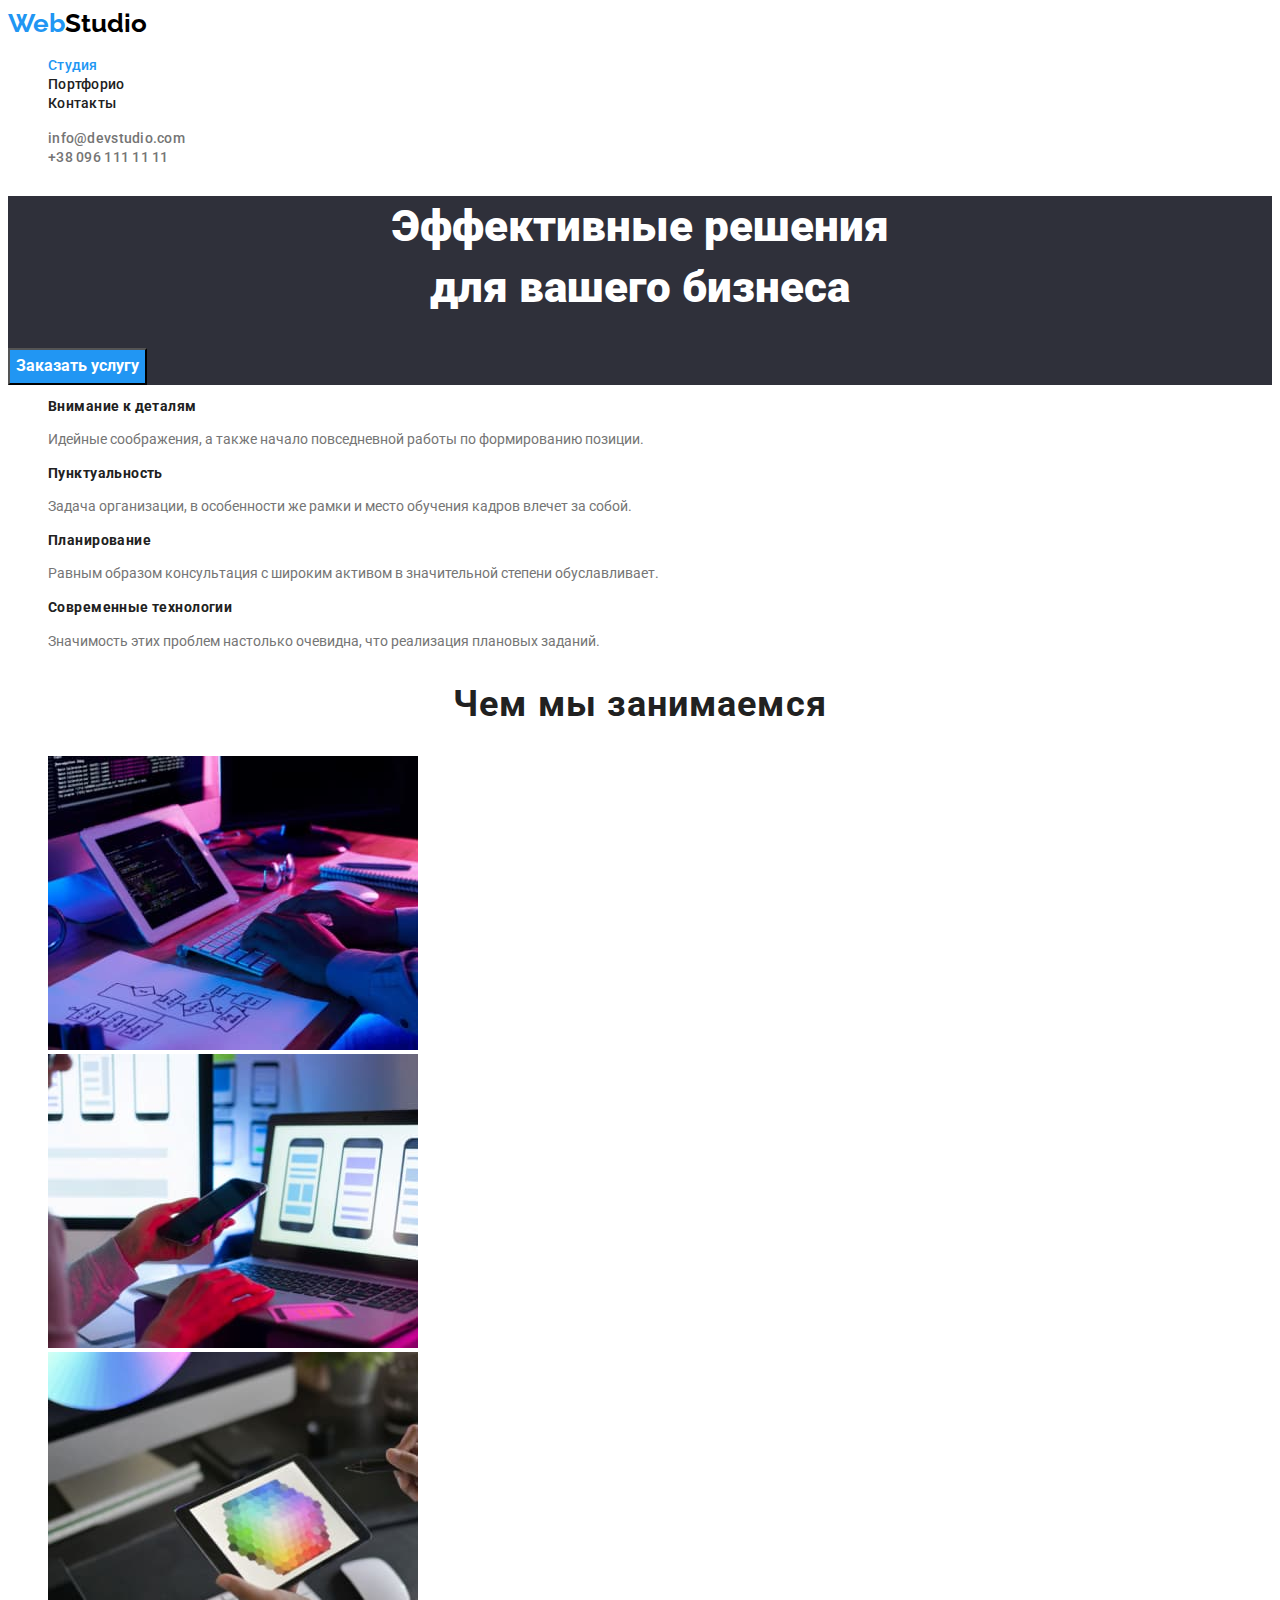
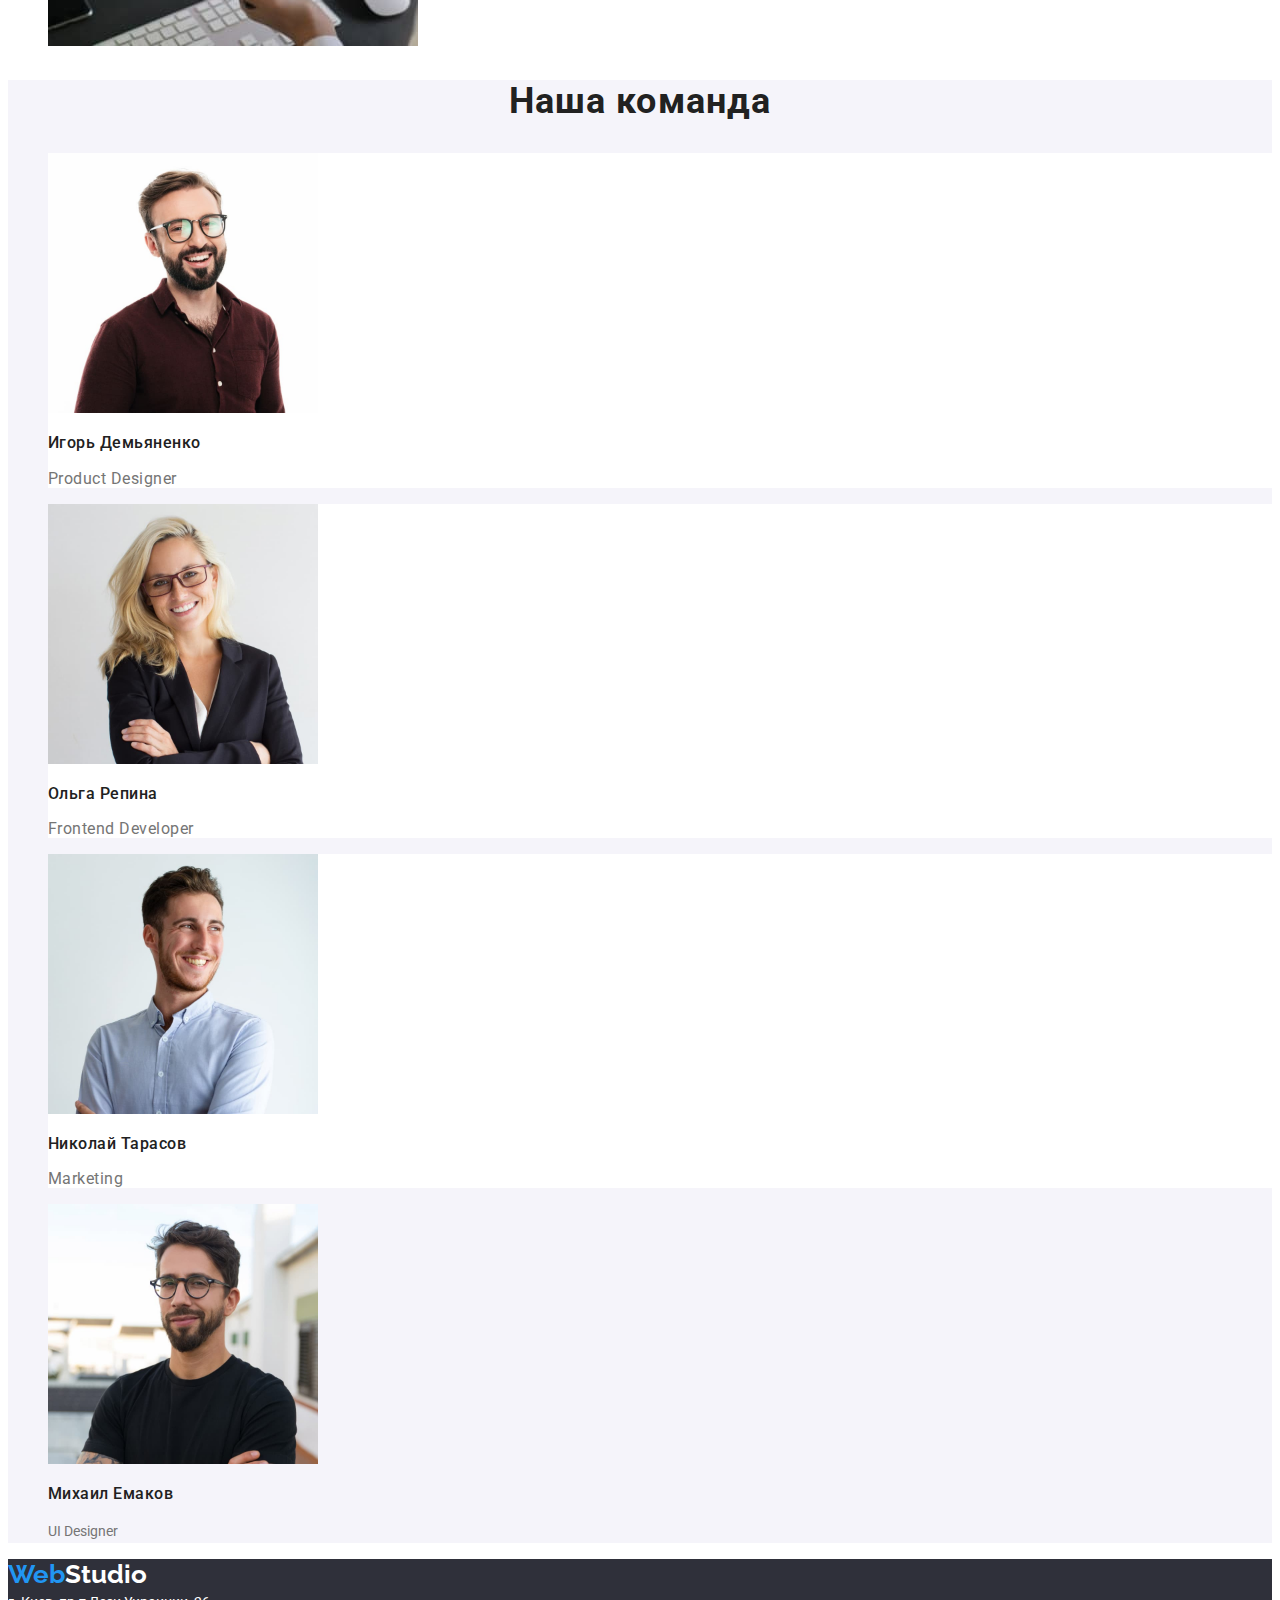
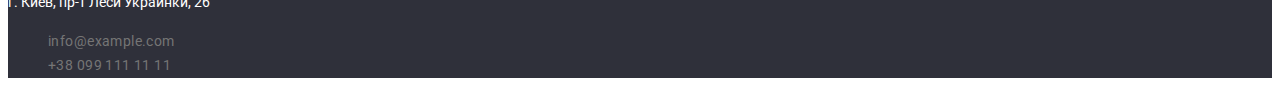
==== index.html @ 679a353c "Файли ДЗ 2" ====
<!DOCTYPE html>
<html lang="ru">
  <head>
    <meta charset="UTF-8">
    <meta http-equiv="X-UA-Compatible" content="IE=edge">
    <meta name="viewport" content="width=device-width, initial-scale=1.0">
    <link rel="preconnect" href="https://fonts.gstatic.com">
    <link href="https://fonts.googleapis.com/css2?family=Raleway:wght@700&family=Roboto:wght@400;500;700;900&display=swap"
      rel="stylesheet">
    <link rel="stylesheet" href="css/styles.css">
    <title>Web Studio</title>
  </head>
  <body>
    <header>
      <a href="index.html" class="logo-main logo">Web<span class="logo-black logo">Studio</span></a>
      <nav>
        <ul class="nav-list list">
          <li><a href="index.html" class="link active">Студия</a></li>
          <li><a href="portfolio.html" class="link">Портфорио</a></li>
          <li><a href="" class="link">Контакты</a></li>
        </ul>
      </nav>
      <ul class="list contact-list">
        <li><a href="mailto:info@devstudio.com" class="list">info@devstudio.com</a></li>
        <li><a href="tel:+380961111111" class="list">+38 096 111 11 11</a></li>
      </ul>
    </header>
    <main>
      <section class="hero-page">
        <h1 class="hero-header">Эффективные решения <br> для вашего бизнеса</h1>
        <button type="button" class="hero-page-button">Заказать услугу</button>
      </section>
      <section class="description">
        <ul class="list ">
          <li>
            <h3 class="description-list">Внимание к деталям</h3>
            <p>Идейные соображения, а также начало повседневной работы по формированию позиции.</p>
          </li>
          <li>
            <h3 class="description-list">Пунктуальность</h3>
            <p>Задача организации, в особенности же рамки и место обучения кадров влечет за собой.</p>
          </li>
          <li>
            <h3 class="description-list">Планирование</h3>
            <p>Равным образом консультация с широким активом в значительной степени обуславливает.</p>
          </li>
          <li>
            <h3 class="description-list">Современные технологии</h3>
            <p>Значимость этих проблем настолько очевидна, что реализация плановых заданий.</p>
          </li>
        </ul>
      </section>
      <section class="task">
        <h2 class="section-header">Чем мы занимаемся</h2>
        <ul class="list">
          <li><img src="img/task1.jpg" alt="task1" width="370" height="294"></li>
          <li><img src="img/task2.jpg" alt="task2" width="370" height="294"></li>
          <li><img src="img/task3.jpg" alt="task3" width="370" height="294"></li>
        </ul>
      </section>
      <section class="team">
        <h2 class="section-header">Наша команда</h2>
        <ul class="list">
          <li class="team-list">
            <img src="img/member1.jpg" alt="member1" width="270" height="260">
            <h3 class="team-member">Игорь Демьяненко</h3>
            <p class="description">Product Designer</p>
          </li>
          <li class="team-list">
            <img src="img/member2.jpg" alt="member2" width="270" height="260">
            <h3 class="team-member">Ольга Репина</h3>
            <p class="description">Frontend Developer</p>
          </li>
          <li class="team-list">
            <img src="img/member3.jpg" alt="member3" width="270" height="260">
            <h3 class="team-member">Николай Тарасов</h3>
            <p class="description">Marketing</p>
          </li>
          <li>
            <img src="img/member4.jpg" alt="member4" width="270" height="260">
            <h3 class="team-member">Михаил Емаков</h3>
            <p class="description">UI Designer</p>
          </li>
        </ul>
      </section>
    </main>
    <footer class="footer">
      <a href="index.html" class="logo-main logo">Web<span class="logo-white logo">Studio</span></a>
      <address class="adress">г. Киев, пр-т Леси Украинки, 26</address>
      <ul class="contact-list list ">
        <li><a href="mailto:info@example.com" class="list footer-list">info@example.com</a></li>
        <li><a href="tel:+380991111111" class="list footer-list">+38 099 111 11 11</a></li>
      </ul>
    </footer>
  </body>
</html>
---- css/styles.css ----
:root {
  --main-page-background: #ffffff;
  --section-background: #2f303a;
  --secondary-background-color: #f5f4fa;
  --button-background-passive: #f5f4fa;
  --text-color-main: #212121;
  --accent-color: #2196f3;
  --link-text-color-passive: #212121;
  --button-text-color-hover: #ffffff;
  --text-color-second: #757575;
  --text-color-third: #fff;
  --logo-color-main: #2196f3;
  --logo-color-second: #000000;
  --contact-color-footer: rgba(255, 255, 255, 0.6);
}

body {
  background-color: var(--main-page-background);
  font-family: Roboto, sans-serif;
  color: var(--text-color-main);
}
.list {
  list-style: none;
}
/* HEADER */

.logo-main {
  color: var(--logo-color-main);
  text-decoration: none;
}
.logo-black {
  color: var(--logo-color-second);
}
.logo {
  font-family: Raleway;
  font-style: normal;
  font-weight: bold;
  font-size: 26px;
  line-height: 1.2;
}
.nav-list .link {
  color: var(--text-color-main);
  text-decoration: none;

  font-style: normal;
  font-weight: 500;
  font-size: 14px;
  line-height: 1.1;
  letter-spacing: 0.02em;
}
.nav-list .active {
  color: var(--accent-color);
  text-decoration: none;
}
.nav-list .link:hover,
.nav-list .link:focus,
.contact-list .list:hover,
.contact-list .list:focus,
.nav-list .active {
  color: var(--accent-color);
}
.contact-list .list {
  color: var(--text-color-second);
  text-decoration: none;

  font-style: normal;
  font-weight: 500;
  font-size: 14px;
  line-height: 1.1;
  letter-spacing: 0.02em;
}
.contact-list .list:hover,
.contact-list .list:focus {
  color: var(--accent-color);
}

.active {
  color: var(--accent-color);
}

/* MAIN */

.hero-page {
  background-color: var(--section-background);
}
.hero-header {
  color: var(--text-color-third);

  font-weight: 900;
  font-size: 44px;
  line-height: 1.4;
  text-align: center;
}
.hero-page-button {
  background-color: var(--logo-color-main);
  color: var(--text-color-third);

  font-family: inherit;
  font-weight: bold;
  font-size: 16px;
  line-height: 1.9;

  cursor: pointer;
}
.description {
  color: var(--text-color-second);

  font-size: 14px;
  line-height: 1.7;
}
.description .description-list {
  color: var(--text-color-main);

  font-weight: bold;
  font-size: 14px;
  line-height: 1.1;
  letter-spacing: 0.03em;
}
.section-header {
  font-size: 36px;
  line-height: 1.2;
  text-align: center;
  letter-spacing: 0.03em;
}
.team {
  background-color: var(--secondary-background-color);
}
.team-list {
  background-color: var(--main-page-background);
}
.team-list .description {
  font-size: 16px;
  line-height: 1.2;
  letter-spacing: 0.03em;
}
.team-member {
  font-weight: 500;
  font-size: 16px;
  line-height: 1.2;
  letter-spacing: 0.03em;
}

/* FOOTER */
.footer {
  background-color: var(--section-background);
}
.logo-white {
  color: var(--text-color-third);
}
.adress {
  color: var(--text-color-third);
  font-style: normal;
  font-size: 14px;
  line-height: 1.7;
}
.contacts .list {
  text-decoration: none;
  color: var(--contact-color-footer);
}
.contact-list .footer-list {
  font-weight: normal;
  font-size: 14px;
  line-height: 1.7;
  letter-spacing: 0.03em;
}

/* PORTFOLIO MAIN */

.button {
  color: var(--text-color-main);
  background-color: var(--button-background-passive);

  font-family: inherit;
  font-style: normal;
  font-weight: 500;
  font-size: 16px;
  line-height: 1.6;

  cursor: pointer;
}
.button:hover,
.button:focus {
  color: var(--button-text-color-hover);
  background-color: var(--accent-color);
}

.list-item {
  font-weight: bold;
  font-size: 18px;
  line-height: 2;
}
.item-filter {
  color: var(--text-color-second);

  font-size: 16px;
  line-height: 1.9;
  letter-spacing: 0.03em;
}
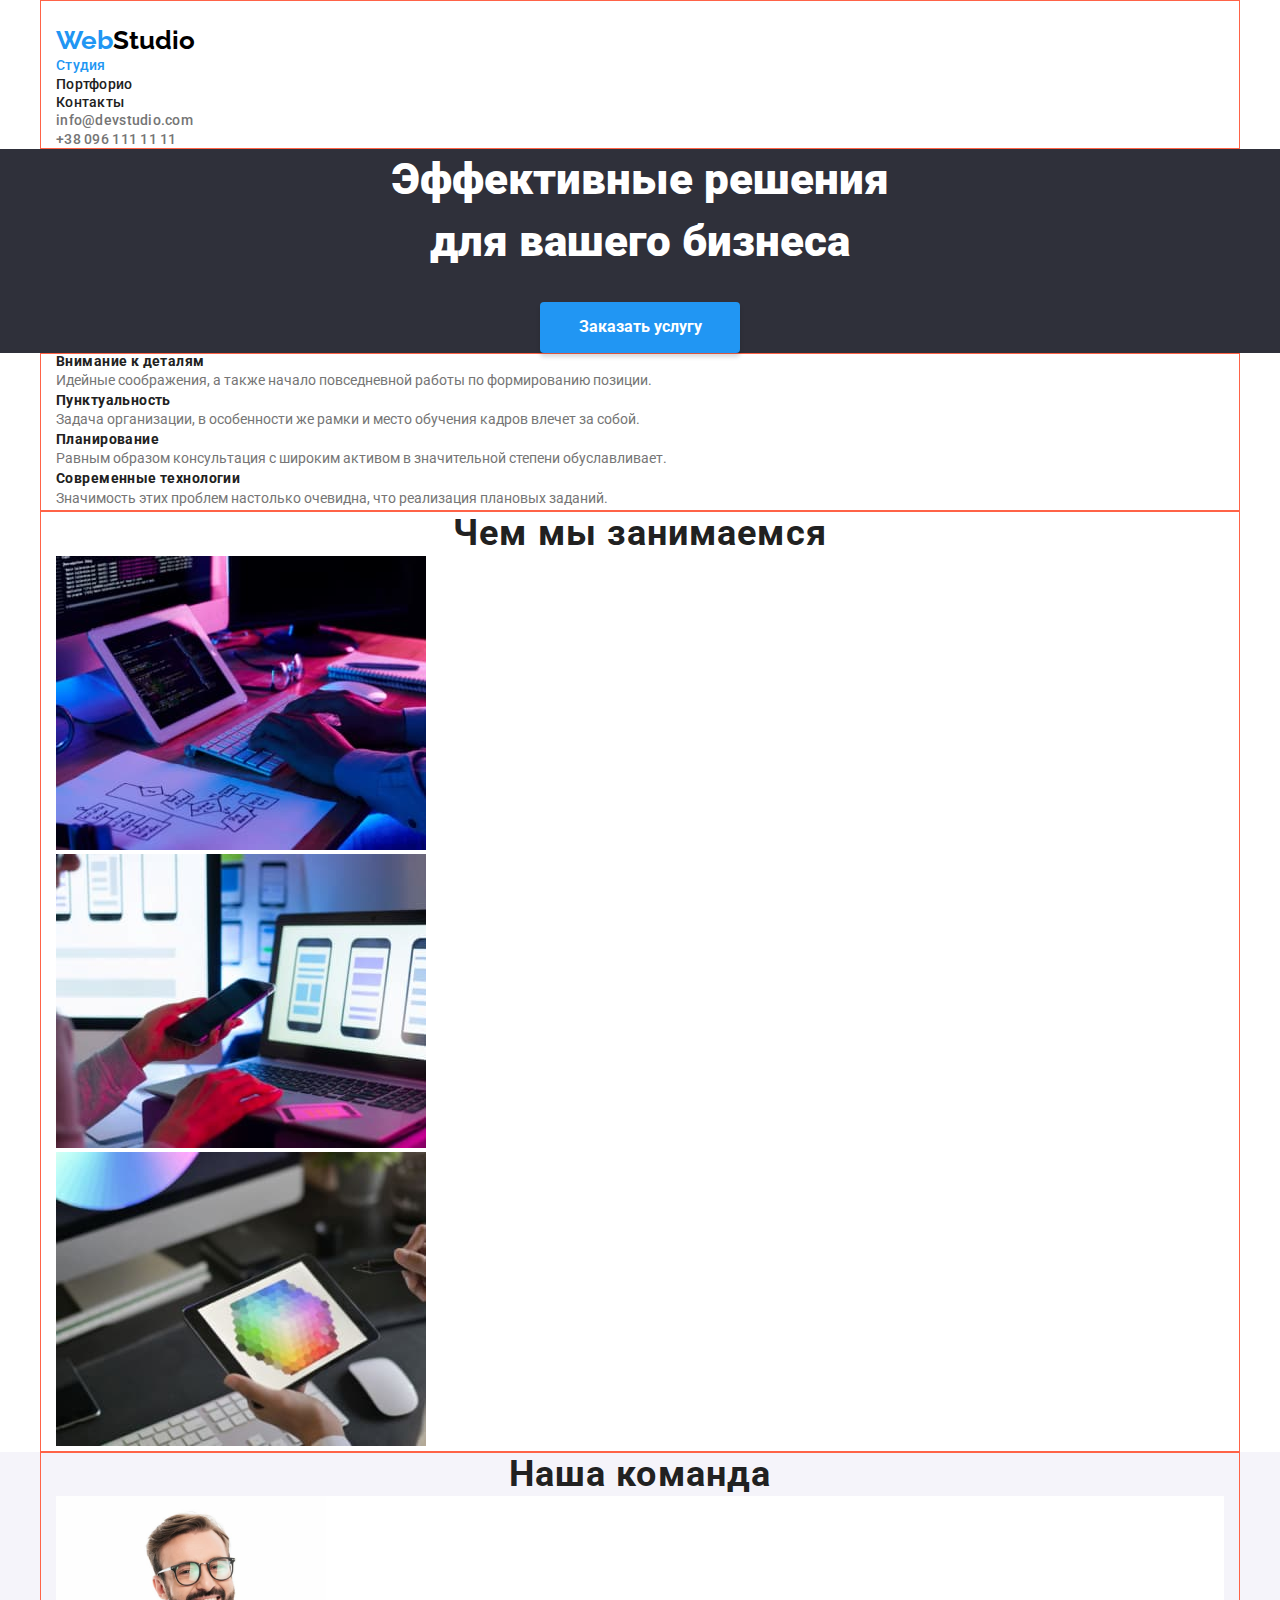
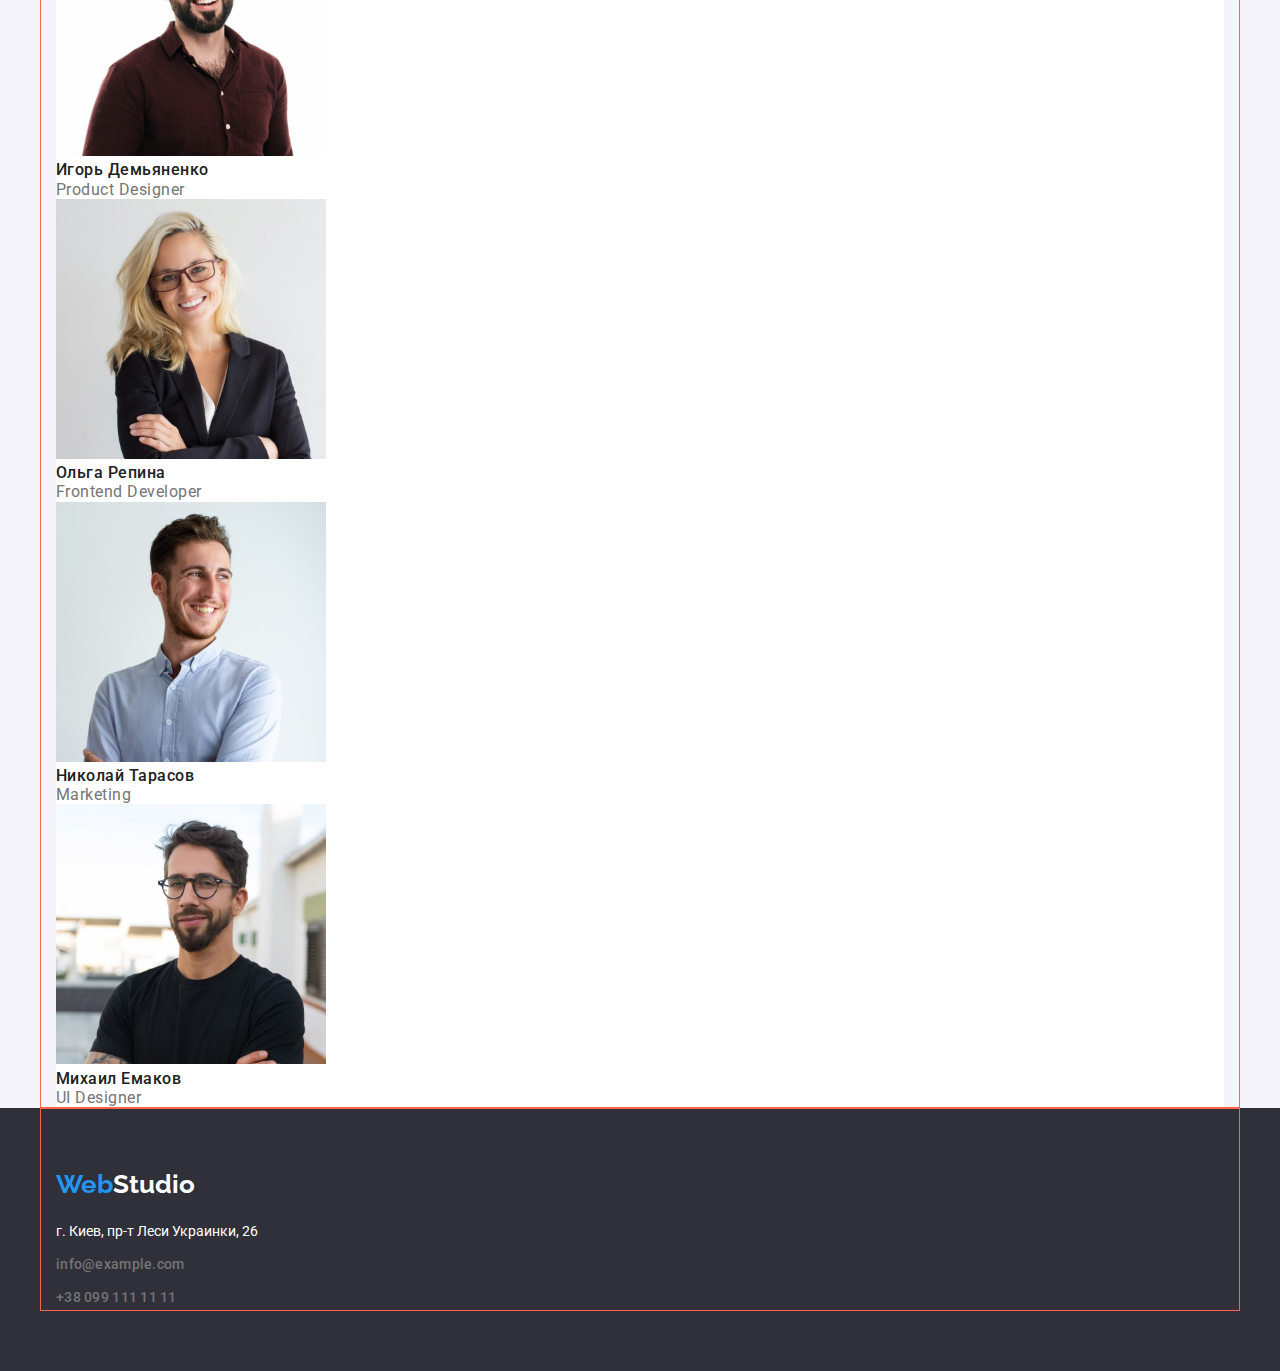
==== commit 6a09a3c9: "Початкове позиціонування" ====
--- a/index.html
+++ b/index.html
@@ -7,30 +7,31 @@
     <link rel="preconnect" href="https://fonts.gstatic.com">
     <link href="https://fonts.googleapis.com/css2?family=Raleway:wght@700&family=Roboto:wght@400;500;700;900&display=swap"
       rel="stylesheet">
+    <link rel="stylesheet" href="https://cdnjs.cloudflare.com/ajax/libs/modern-normalize/1.0.0/modern-normalize.min.css">
     <link rel="stylesheet" href="css/styles.css">
     <title>Web Studio</title>
   </head>
   <body>
-    <header>
-      <a href="index.html" class="logo-main logo">Web<span class="logo-black logo">Studio</span></a>
-      <nav>
-        <ul class="nav-list list">
-          <li><a href="index.html" class="link active">Студия</a></li>
-          <li><a href="portfolio.html" class="link">Портфорио</a></li>
-          <li><a href="" class="link">Контакты</a></li>
+    <header class="container outline">
+        <a href="index.html" class="logo-main logo logo-header">Web<span class="logo-black logo">Studio</span></a>
+        <nav>
+          <ul class="nav-list list">
+            <li><a href="index.html" class="link active">Студия</a></li>
+            <li><a href="portfolio.html" class="link">Портфорио</a></li>
+            <li><a href="" class="link">Контакты</a></li>
+          </ul>
+        </nav>
+        <ul class="list contact-list">
+          <li><a href="mailto:info@devstudio.com" class="list">info@devstudio.com</a></li>
+          <li><a href="tel:+380961111111" class="list">+38 096 111 11 11</a></li>
         </ul>
-      </nav>
-      <ul class="list contact-list">
-        <li><a href="mailto:info@devstudio.com" class="list">info@devstudio.com</a></li>
-        <li><a href="tel:+380961111111" class="list">+38 096 111 11 11</a></li>
-      </ul>
     </header>
     <main>
       <section class="hero-page">
-        <h1 class="hero-header">Эффективные решения <br> для вашего бизнеса</h1>
-        <button type="button" class="hero-page-button">Заказать услугу</button>
+          <h1 class="hero-header">Эффективные решения <br> для вашего бизнеса</h1>
+          <button type="button" class="hero-page-button">Заказать услугу</button>
       </section>
-      <section class="description">
+      <section class="description container outline">
         <ul class="list ">
           <li>
             <h3 class="description-list">Внимание к деталям</h3>
@@ -50,7 +51,7 @@
           </li>
         </ul>
       </section>
-      <section class="task">
+      <section class="task container outline">
         <h2 class="section-header">Чем мы занимаемся</h2>
         <ul class="list">
           <li><img src="img/task1.jpg" alt="task1" width="370" height="294"></li>
@@ -59,38 +60,42 @@
         </ul>
       </section>
       <section class="team">
-        <h2 class="section-header">Наша команда</h2>
-        <ul class="list">
-          <li class="team-list">
-            <img src="img/member1.jpg" alt="member1" width="270" height="260">
-            <h3 class="team-member">Игорь Демьяненко</h3>
-            <p class="description">Product Designer</p>
-          </li>
-          <li class="team-list">
-            <img src="img/member2.jpg" alt="member2" width="270" height="260">
-            <h3 class="team-member">Ольга Репина</h3>
-            <p class="description">Frontend Developer</p>
-          </li>
-          <li class="team-list">
-            <img src="img/member3.jpg" alt="member3" width="270" height="260">
-            <h3 class="team-member">Николай Тарасов</h3>
-            <p class="description">Marketing</p>
-          </li>
-          <li>
-            <img src="img/member4.jpg" alt="member4" width="270" height="260">
-            <h3 class="team-member">Михаил Емаков</h3>
-            <p class="description">UI Designer</p>
-          </li>
+        <div class="container outline">
+          <h2 class="section-header">Наша команда</h2>
+          <ul class="list">
+            <li class="team-list">
+              <img src="img/member1.jpg" alt="member1" width="270" height="260">
+              <h3 class="team-member">Игорь Демьяненко</h3>
+              <p class="description">Product Designer</p>
+            </li>
+            <li class="team-list">
+              <img src="img/member2.jpg" alt="member2" width="270" height="260">
+              <h3 class="team-member">Ольга Репина</h3>
+              <p class="description">Frontend Developer</p>
+            </li>
+            <li class="team-list">
+              <img src="img/member3.jpg" alt="member3" width="270" height="260">
+              <h3 class="team-member">Николай Тарасов</h3>
+              <p class="description">Marketing</p>
+            </li>
+            <li class="team-list">
+              <img src="img/member4.jpg" alt="member4" width="270" height="260">
+              <h3 class="team-member">Михаил Емаков</h3>
+              <p class="description">UI Designer</p>
+            </li>
+          </ul>
+        </div>
+        </section>
+      </main>
+    <footer class="footer">
+      <div class="container outline">
+        <a href="index.html" class="logo-main logo logo-footer">Web<span class="logo-white logo">Studio</span></a>
+        <address class="adress">г. Киев, пр-т Леси Украинки, 26</address>
+        <ul class="contact-list list ">
+          <li class="footer-list"><a href="mailto:info@example.com" class="list">info@example.com</a></li>
+          <li class="footer-list"><a href="tel:+380991111111" class="list">+38 099 111 11 11</a></li>
         </ul>
-      </section>
-    </main>
-    <footer class="footer">
-      <a href="index.html" class="logo-main logo">Web<span class="logo-white logo">Studio</span></a>
-      <address class="adress">г. Киев, пр-т Леси Украинки, 26</address>
-      <ul class="contact-list list ">
-        <li><a href="mailto:info@example.com" class="list footer-list">info@example.com</a></li>
-        <li><a href="tel:+380991111111" class="list footer-list">+38 099 111 11 11</a></li>
-      </ul>
+      </div>
     </footer>
   </body>
 </html>--- a/css/styles.css
+++ b/css/styles.css
@@ -19,8 +19,36 @@
   font-family: Roboto, sans-serif;
   color: var(--text-color-main);
 }
+
+/* CТИЛІ ПОЗИЦІОНУВАННЯ */
+h1,
+h2,
+h3,
+h4,
+h5,
+h6 {
+  margin: 0px;
+  padding: 0px;
+}
+p {
+  margin: 0px;
+  padding: 0px;
+}
+
+.outline {
+  border: 1px solid tomato;
+}
+.container {
+  margin-left: auto;
+  margin-right: auto;
+  width: 1200px;
+  padding: 0px 15px;
+}
+
 .list {
   list-style: none;
+  margin: 0px;
+  padding: 0px;
 }
 /* HEADER */
 
@@ -37,6 +65,15 @@
   font-weight: bold;
   font-size: 26px;
   line-height: 1.2;
+}
+.logo-header {
+  display: inline-block;
+  margin-top: 24px;
+}
+
+.logo-footer {
+  display: inline-block;
+  margin-top: 60px;
 }
 .nav-list .link {
   color: var(--text-color-main);
@@ -82,6 +119,7 @@
 
 .hero-page {
   background-color: var(--section-background);
+  text-align: center;
 }
 .hero-header {
   color: var(--text-color-third);
@@ -89,9 +127,16 @@
   font-weight: 900;
   font-size: 44px;
   line-height: 1.4;
-  text-align: center;
 }
 .hero-page-button {
+  padding: 10px 32px;
+  margin-top: 30px;
+  display: inline-block;
+  min-width: 200px;
+  box-shadow: 0px 4px 4px rgba(0, 0, 0, 0.15);
+  border-radius: 4px;
+  border: transparent;
+
   background-color: var(--logo-color-main);
   color: var(--text-color-third);
 
@@ -143,11 +188,14 @@
 /* FOOTER */
 .footer {
   background-color: var(--section-background);
+  padding-bottom: 60px;
 }
 .logo-white {
   color: var(--text-color-third);
 }
 .adress {
+  margin-top: 20px;
+
   color: var(--text-color-third);
   font-style: normal;
   font-size: 14px;
@@ -164,17 +212,26 @@
   letter-spacing: 0.03em;
 }
 
+.footer-list {
+  margin-top: 9px;
+}
+
 /* PORTFOLIO MAIN */
 
 .button {
   color: var(--text-color-main);
   background-color: var(--button-background-passive);
+  min-width: 73px;
+  border: transparent;
 
   font-family: inherit;
   font-style: normal;
   font-weight: 500;
   font-size: 16px;
   line-height: 1.6;
+
+  border-radius: 4px;
+  padding: 6px 22px;
 
   cursor: pointer;
 }
@@ -185,6 +242,8 @@
 }
 
 .list-item {
+  margin-top: 20px;
+
   font-weight: bold;
   font-size: 18px;
   line-height: 2;
@@ -192,6 +251,8 @@
 .item-filter {
   color: var(--text-color-second);
 
+  margin-top: 4px;
+
   font-size: 16px;
   line-height: 1.9;
   letter-spacing: 0.03em;
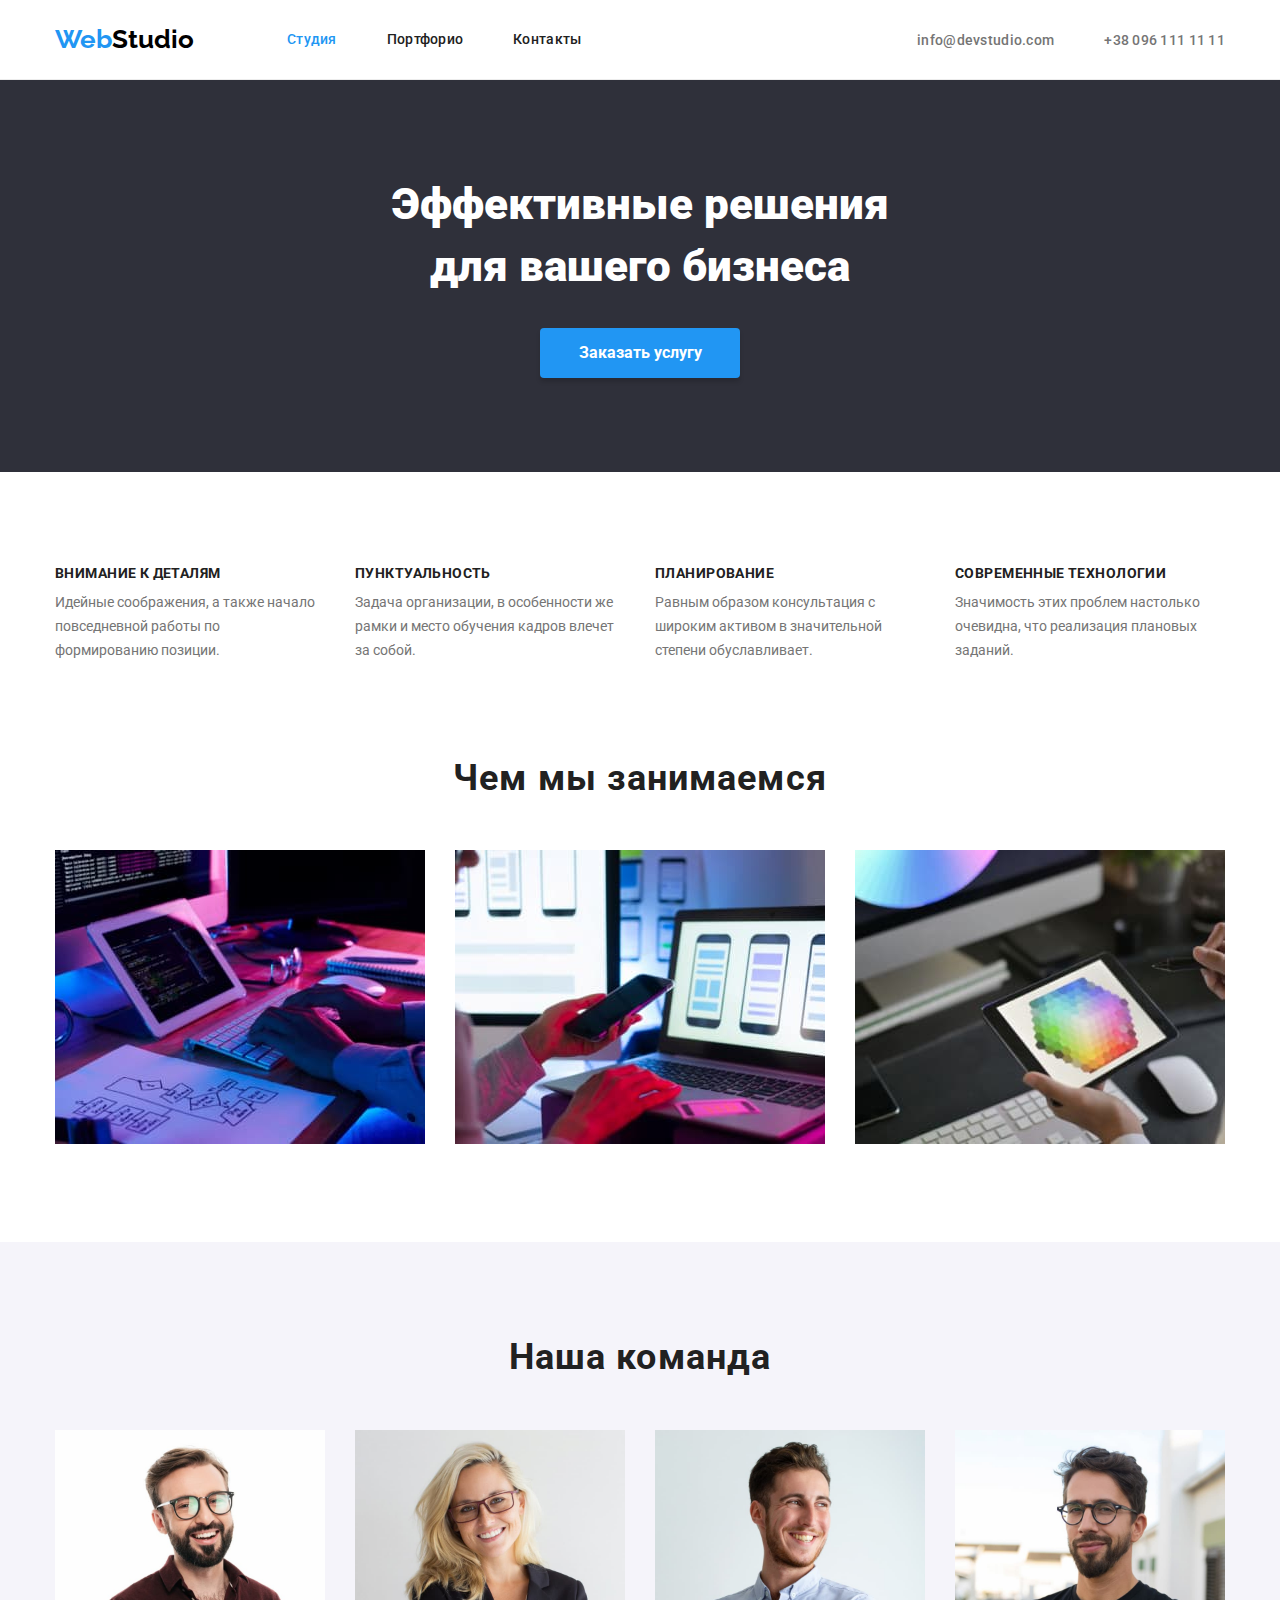
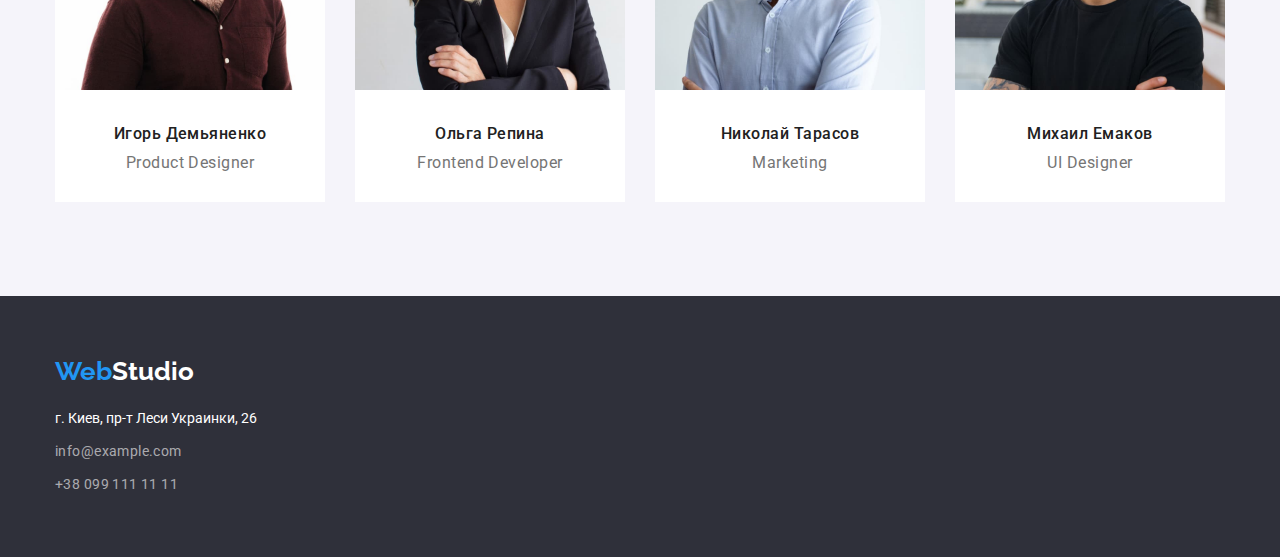
==== commit 1c4075e2: "фінальний комміт дз3" ====
--- a/index.html
+++ b/index.html
@@ -12,74 +12,76 @@
     <title>Web Studio</title>
   </head>
   <body>
-    <header class="container outline">
-        <a href="index.html" class="logo-main logo logo-header">Web<span class="logo-black logo">Studio</span></a>
+    <header class="page-header">
+      <div class="container header">
+        <a href="index.html" class="logo-main logo">Web<span class="logo-black logo">Studio</span></a>
         <nav>
           <ul class="nav-list list">
-            <li><a href="index.html" class="link active">Студия</a></li>
-            <li><a href="portfolio.html" class="link">Портфорио</a></li>
-            <li><a href="" class="link">Контакты</a></li>
+            <li class="item"><a href="index.html" class="link active">Студия</a></li>
+            <li class="item"><a href="portfolio.html" class="link">Портфорио</a></li>
+            <li class="item"><a href="" class="link">Контакты</a></li>
           </ul>
         </nav>
         <ul class="list contact-list">
           <li><a href="mailto:info@devstudio.com" class="list">info@devstudio.com</a></li>
           <li><a href="tel:+380961111111" class="list">+38 096 111 11 11</a></li>
         </ul>
+      </div>
     </header>
     <main>
-      <section class="hero-page">
+      <section class="hero-page section">
           <h1 class="hero-header">Эффективные решения <br> для вашего бизнеса</h1>
           <button type="button" class="hero-page-button">Заказать услугу</button>
       </section>
-      <section class="description container outline">
-        <ul class="list ">
-          <li>
-            <h3 class="description-list">Внимание к деталям</h3>
+      <section class="description descr-section container">
+        <ul class="list">
+          <li class="descr-item">
+            <h3 class="description-list">ВНИМАНИЕ К ДЕТАЛЯМ</h3>
             <p>Идейные соображения, а также начало повседневной работы по формированию позиции.</p>
           </li>
-          <li>
-            <h3 class="description-list">Пунктуальность</h3>
+          <li class="descr-item">
+            <h3 class="description-list">ПУНКТУАЛЬНОСТЬ</h3>
             <p>Задача организации, в особенности же рамки и место обучения кадров влечет за собой.</p>
           </li>
-          <li>
-            <h3 class="description-list">Планирование</h3>
+          <li class="descr-item">
+            <h3 class="description-list">ПЛАНИРОВАНИЕ</h3>
             <p>Равным образом консультация с широким активом в значительной степени обуславливает.</p>
           </li>
-          <li>
-            <h3 class="description-list">Современные технологии</h3>
+          <li class="descr-item">
+            <h3 class="description-list">СОВРЕМЕННЫЕ ТЕХНОЛОГИИ</h3>
             <p>Значимость этих проблем настолько очевидна, что реализация плановых заданий.</p>
           </li>
         </ul>
       </section>
-      <section class="task container outline">
+      <section class="task section container">
         <h2 class="section-header">Чем мы занимаемся</h2>
         <ul class="list">
-          <li><img src="img/task1.jpg" alt="task1" width="370" height="294"></li>
-          <li><img src="img/task2.jpg" alt="task2" width="370" height="294"></li>
-          <li><img src="img/task3.jpg" alt="task3" width="370" height="294"></li>
+          <li><img src="img/task1.jpg" alt="task1" width="370"></li>
+          <li><img src="img/task2.jpg" alt="task2" width="370"></li>
+          <li><img src="img/task3.jpg" alt="task3" width="370"></li>
         </ul>
       </section>
-      <section class="team">
-        <div class="container outline">
+      <section class="team section">
+        <div class="container">
           <h2 class="section-header">Наша команда</h2>
           <ul class="list">
             <li class="team-list">
-              <img src="img/member1.jpg" alt="member1" width="270" height="260">
+              <img src="img/member1.jpg" alt="member1" width="270">
               <h3 class="team-member">Игорь Демьяненко</h3>
               <p class="description">Product Designer</p>
             </li>
             <li class="team-list">
-              <img src="img/member2.jpg" alt="member2" width="270" height="260">
+              <img src="img/member2.jpg" alt="member2" width="270">
               <h3 class="team-member">Ольга Репина</h3>
               <p class="description">Frontend Developer</p>
             </li>
             <li class="team-list">
-              <img src="img/member3.jpg" alt="member3" width="270" height="260">
+              <img src="img/member3.jpg" alt="member3" width="270">
               <h3 class="team-member">Николай Тарасов</h3>
               <p class="description">Marketing</p>
             </li>
             <li class="team-list">
-              <img src="img/member4.jpg" alt="member4" width="270" height="260">
+              <img src="img/member4.jpg" alt="member4" width="270">
               <h3 class="team-member">Михаил Емаков</h3>
               <p class="description">UI Designer</p>
             </li>
@@ -88,12 +90,12 @@
         </section>
       </main>
     <footer class="footer">
-      <div class="container outline">
+      <div class="container">
         <a href="index.html" class="logo-main logo logo-footer">Web<span class="logo-white logo">Studio</span></a>
         <address class="adress">г. Киев, пр-т Леси Украинки, 26</address>
         <ul class="contact-list list ">
-          <li class="footer-list"><a href="mailto:info@example.com" class="list">info@example.com</a></li>
-          <li class="footer-list"><a href="tel:+380991111111" class="list">+38 099 111 11 11</a></li>
+          <li class="footer-list"><a href="mailto:info@example.com" class="list footer-list-item">info@example.com</a></li>
+          <li class="footer-list"><a href="tel:+380991111111" class="list footer-list-item">+38 099 111 11 11</a></li>
         </ul>
       </div>
     </footer>
--- a/css/styles.css
+++ b/css/styles.css
@@ -52,6 +52,18 @@
 }
 /* HEADER */
 
+.page-header {
+  border-bottom: 1px solid #ececec;
+}
+.header {
+  display: flex;
+  align-items: center;
+}
+.page-header .contact-list {
+  display: flex;
+  margin-left: auto;
+}
+
 .logo-main {
   color: var(--logo-color-main);
   text-decoration: none;
@@ -66,16 +78,24 @@
   font-size: 26px;
   line-height: 1.2;
 }
-.logo-header {
-  display: inline-block;
-  margin-top: 24px;
-}
 
 .logo-footer {
   display: inline-block;
-  margin-top: 60px;
-}
+}
+
+.nav-list {
+  display: flex;
+  margin-left: 93px;
+}
+.nav-list .item:not(:last-child) {
+  margin-right: 50px;
+}
+
 .nav-list .link {
+  display: block;
+  padding-top: 32px;
+  padding-bottom: 32px;
+
   color: var(--text-color-main);
   text-decoration: none;
 
@@ -96,6 +116,10 @@
 .nav-list .active {
   color: var(--accent-color);
 }
+
+.page-header .contact-list li + li {
+  margin-left: 50px;
+}
 .contact-list .list {
   color: var(--text-color-second);
   text-decoration: none;
@@ -116,6 +140,11 @@
 }
 
 /* MAIN */
+
+.section {
+  padding-bottom: 94px;
+  padding-top: 94px;
+}
 
 .hero-page {
   background-color: var(--section-background);
@@ -133,6 +162,7 @@
   margin-top: 30px;
   display: inline-block;
   min-width: 200px;
+
   box-shadow: 0px 4px 4px rgba(0, 0, 0, 0.15);
   border-radius: 4px;
   border: transparent;
@@ -147,12 +177,28 @@
 
   cursor: pointer;
 }
+
+.descr-section {
+  padding-top: 94px;
+}
 .description {
   color: var(--text-color-second);
 
   font-size: 14px;
   line-height: 1.7;
 }
+.description .list {
+  display: flex;
+}
+
+.descr-item:not(:last-child) {
+  margin-right: 30px;
+}
+.descr-item {
+  width: 270px;
+  /* width: calc(100%-90px) / 4; */
+}
+
 .description .description-list {
   color: var(--text-color-main);
 
@@ -161,24 +207,50 @@
   line-height: 1.1;
   letter-spacing: 0.03em;
 }
+.description p {
+  margin-top: 10px;
+}
 .section-header {
+  margin-bottom: 50px;
+
   font-size: 36px;
   line-height: 1.2;
   text-align: center;
   letter-spacing: 0.03em;
 }
+
+.task .list {
+  display: flex;
+}
+.task li + li {
+  margin-left: 30px;
+}
+
 .team {
   background-color: var(--secondary-background-color);
 }
+.team .list {
+  display: flex;
+  text-align: center;
+}
 .team-list {
   background-color: var(--main-page-background);
 }
+.team-list:not(:last-child) {
+  margin-right: 30px;
+}
+
 .team-list .description {
+  margin-bottom: 30px;
+
   font-size: 16px;
   line-height: 1.2;
   letter-spacing: 0.03em;
 }
 .team-member {
+  margin-top: 30px;
+  margin-bottom: 10px;
+
   font-weight: 500;
   font-size: 16px;
   line-height: 1.2;
@@ -189,6 +261,7 @@
 .footer {
   background-color: var(--section-background);
   padding-bottom: 60px;
+  padding-top: 60px;
 }
 .logo-white {
   color: var(--text-color-third);
@@ -201,11 +274,10 @@
   font-size: 14px;
   line-height: 1.7;
 }
-.contacts .list {
-  text-decoration: none;
+
+.contact-list .footer-list-item {
   color: var(--contact-color-footer);
-}
-.contact-list .footer-list {
+
   font-weight: normal;
   font-size: 14px;
   line-height: 1.7;
@@ -217,7 +289,11 @@
 }
 
 /* PORTFOLIO MAIN */
-
+.button-list {
+  display: flex;
+  justify-content: center;
+  margin-bottom: 50px;
+}
 .button {
   color: var(--text-color-main);
   background-color: var(--button-background-passive);
@@ -235,15 +311,40 @@
 
   cursor: pointer;
 }
+.button-list > li:not(:last-child) {
+  margin-right: 8px;
+}
 .button:hover,
 .button:focus {
   color: var(--button-text-color-hover);
   background-color: var(--accent-color);
 }
 
+.portfolio {
+  display: flex;
+  flex-wrap: wrap;
+}
+
+.portfolio li:not(:nth-child(3n)) {
+  margin-right: 30px;
+}
+.portfolio li:not(:nth-last-child(-n + 3)) {
+  margin-bottom: 30px;
+}
+.portfolio li {
+  display: block;
+  max-width: 100%;
+}
+.border {
+  border: 1px solid #eeeeee;
+  border-top: transparent;
+
+  padding: 20px 24px;
+}
+.portfolio img {
+  display: block;
+}
 .list-item {
-  margin-top: 20px;
-
   font-weight: bold;
   font-size: 18px;
   line-height: 2;
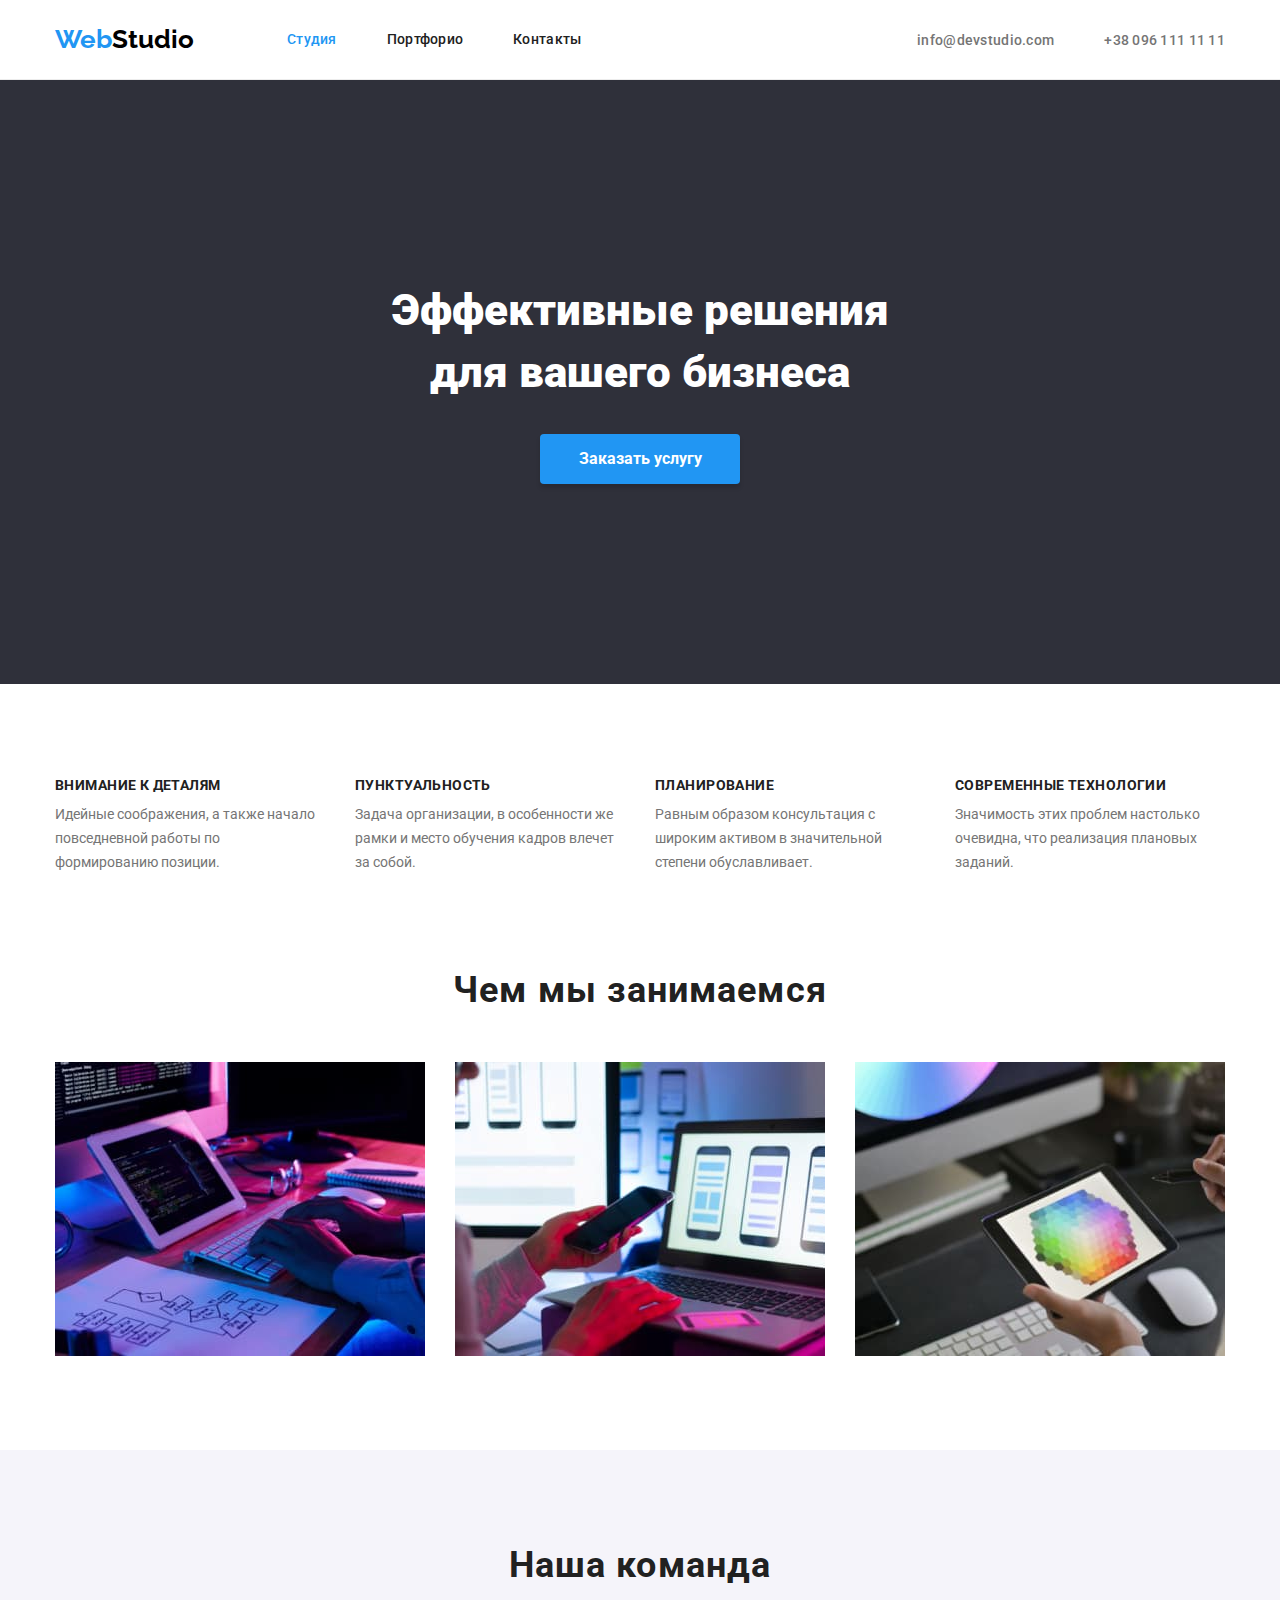
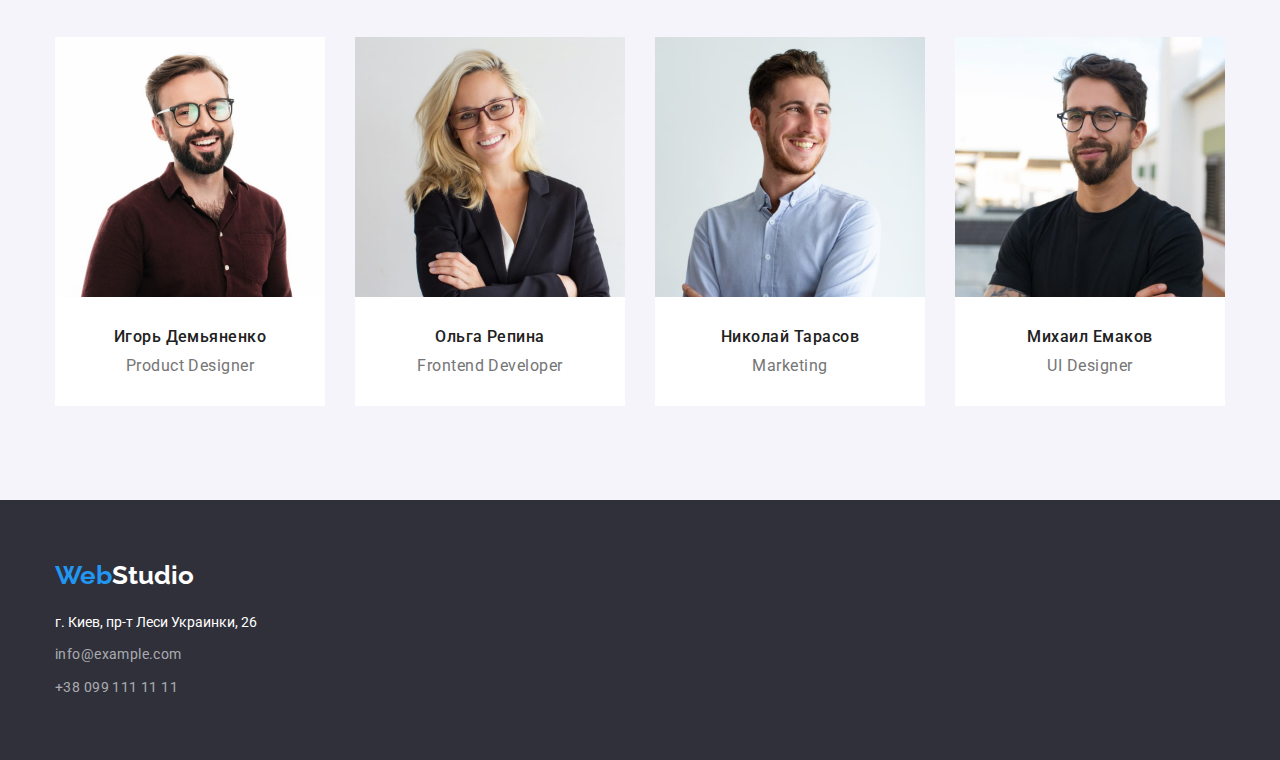
==== commit 0629362e: "Правки після перевірки" ====
--- a/index.html
+++ b/index.html
@@ -29,37 +29,41 @@
       </div>
     </header>
     <main>
-      <section class="hero-page section">
+      <section class="hero-page">
           <h1 class="hero-header">Эффективные решения <br> для вашего бизнеса</h1>
           <button type="button" class="hero-page-button">Заказать услугу</button>
       </section>
-      <section class="description descr-section container">
-        <ul class="list">
-          <li class="descr-item">
-            <h3 class="description-list">ВНИМАНИЕ К ДЕТАЛЯМ</h3>
-            <p>Идейные соображения, а также начало повседневной работы по формированию позиции.</p>
-          </li>
-          <li class="descr-item">
-            <h3 class="description-list">ПУНКТУАЛЬНОСТЬ</h3>
-            <p>Задача организации, в особенности же рамки и место обучения кадров влечет за собой.</p>
-          </li>
-          <li class="descr-item">
-            <h3 class="description-list">ПЛАНИРОВАНИЕ</h3>
-            <p>Равным образом консультация с широким активом в значительной степени обуславливает.</p>
-          </li>
-          <li class="descr-item">
-            <h3 class="description-list">СОВРЕМЕННЫЕ ТЕХНОЛОГИИ</h3>
-            <p>Значимость этих проблем настолько очевидна, что реализация плановых заданий.</p>
-          </li>
-        </ul>
+      <section class="description descr-section">
+        <div class="container">
+          <ul class="list">
+            <li class="descr-item">
+              <h3 class="description-list">ВНИМАНИЕ К ДЕТАЛЯМ</h3>
+              <p>Идейные соображения, а также начало повседневной работы по формированию позиции.</p>
+            </li>
+            <li class="descr-item">
+              <h3 class="description-list">ПУНКТУАЛЬНОСТЬ</h3>
+              <p>Задача организации, в особенности же рамки и место обучения кадров влечет за собой.</p>
+            </li>
+            <li class="descr-item">
+              <h3 class="description-list">ПЛАНИРОВАНИЕ</h3>
+              <p>Равным образом консультация с широким активом в значительной степени обуславливает.</p>
+            </li>
+            <li class="descr-item">
+              <h3 class="description-list">СОВРЕМЕННЫЕ ТЕХНОЛОГИИ</h3>
+              <p>Значимость этих проблем настолько очевидна, что реализация плановых заданий.</p>
+            </li>
+          </ul>
+        </div>
       </section>
-      <section class="task section container">
-        <h2 class="section-header">Чем мы занимаемся</h2>
-        <ul class="list">
-          <li><img src="img/task1.jpg" alt="task1" width="370"></li>
-          <li><img src="img/task2.jpg" alt="task2" width="370"></li>
-          <li><img src="img/task3.jpg" alt="task3" width="370"></li>
-        </ul>
+      <section class="task section">
+        <div class="container">
+          <h2 class="section-header">Чем мы занимаемся</h2>
+          <ul class="list">
+            <li><img src="img/task1.jpg" alt="task1" width="370"></li>
+            <li><img src="img/task2.jpg" alt="task2" width="370"></li>
+            <li><img src="img/task3.jpg" alt="task3" width="370"></li>
+          </ul>
+        </div>
       </section>
       <section class="team section">
         <div class="container">
@@ -67,23 +71,31 @@
           <ul class="list">
             <li class="team-list">
               <img src="img/member1.jpg" alt="member1" width="270">
-              <h3 class="team-member">Игорь Демьяненко</h3>
-              <p class="description">Product Designer</p>
+              <div class="member">
+                <h3 class="team-member">Игорь Демьяненко</h3>
+                <p class="description">Product Designer</p>
+              </div>
             </li>
             <li class="team-list">
               <img src="img/member2.jpg" alt="member2" width="270">
-              <h3 class="team-member">Ольга Репина</h3>
-              <p class="description">Frontend Developer</p>
+              <div class="member">
+                <h3 class="team-member">Ольга Репина</h3>
+                <p class="description">Frontend Developer</p>
+              </div>
             </li>
             <li class="team-list">
               <img src="img/member3.jpg" alt="member3" width="270">
-              <h3 class="team-member">Николай Тарасов</h3>
-              <p class="description">Marketing</p>
+              <div class="member">
+                <h3 class="team-member">Николай Тарасов</h3>
+                <p class="description">Marketing</p>
+              </div>
             </li>
             <li class="team-list">
               <img src="img/member4.jpg" alt="member4" width="270">
-              <h3 class="team-member">Михаил Емаков</h3>
-              <p class="description">UI Designer</p>
+              <div class="member">
+                <h3 class="team-member">Михаил Емаков</h3>
+                <p class="description">UI Designer</p>
+              </div>
             </li>
           </ul>
         </div>
--- a/css/styles.css
+++ b/css/styles.css
@@ -59,6 +59,9 @@
   display: flex;
   align-items: center;
 }
+.header > a {
+  margin-right: 93px;
+}
 .page-header .contact-list {
   display: flex;
   margin-left: auto;
@@ -85,7 +88,6 @@
 
 .nav-list {
   display: flex;
-  margin-left: 93px;
 }
 .nav-list .item:not(:last-child) {
   margin-right: 50px;
@@ -149,6 +151,8 @@
 .hero-page {
   background-color: var(--section-background);
   text-align: center;
+  padding-top: 200px;
+  padding-bottom: 200px;
 }
 .hero-header {
   color: var(--text-color-third);
@@ -225,7 +229,9 @@
 .task li + li {
   margin-left: 30px;
 }
-
+.task img {
+  display: block;
+}
 .team {
   background-color: var(--secondary-background-color);
 }
@@ -241,20 +247,24 @@
 }
 
 .team-list .description {
-  margin-bottom: 30px;
-
   font-size: 16px;
   line-height: 1.2;
   letter-spacing: 0.03em;
 }
 .team-member {
-  margin-top: 30px;
   margin-bottom: 10px;
 
   font-weight: 500;
   font-size: 16px;
   line-height: 1.2;
   letter-spacing: 0.03em;
+}
+.team .member {
+  padding-top: 30px;
+  padding-bottom: 30px;
+}
+.team img {
+  display: block;
 }
 
 /* FOOTER */
